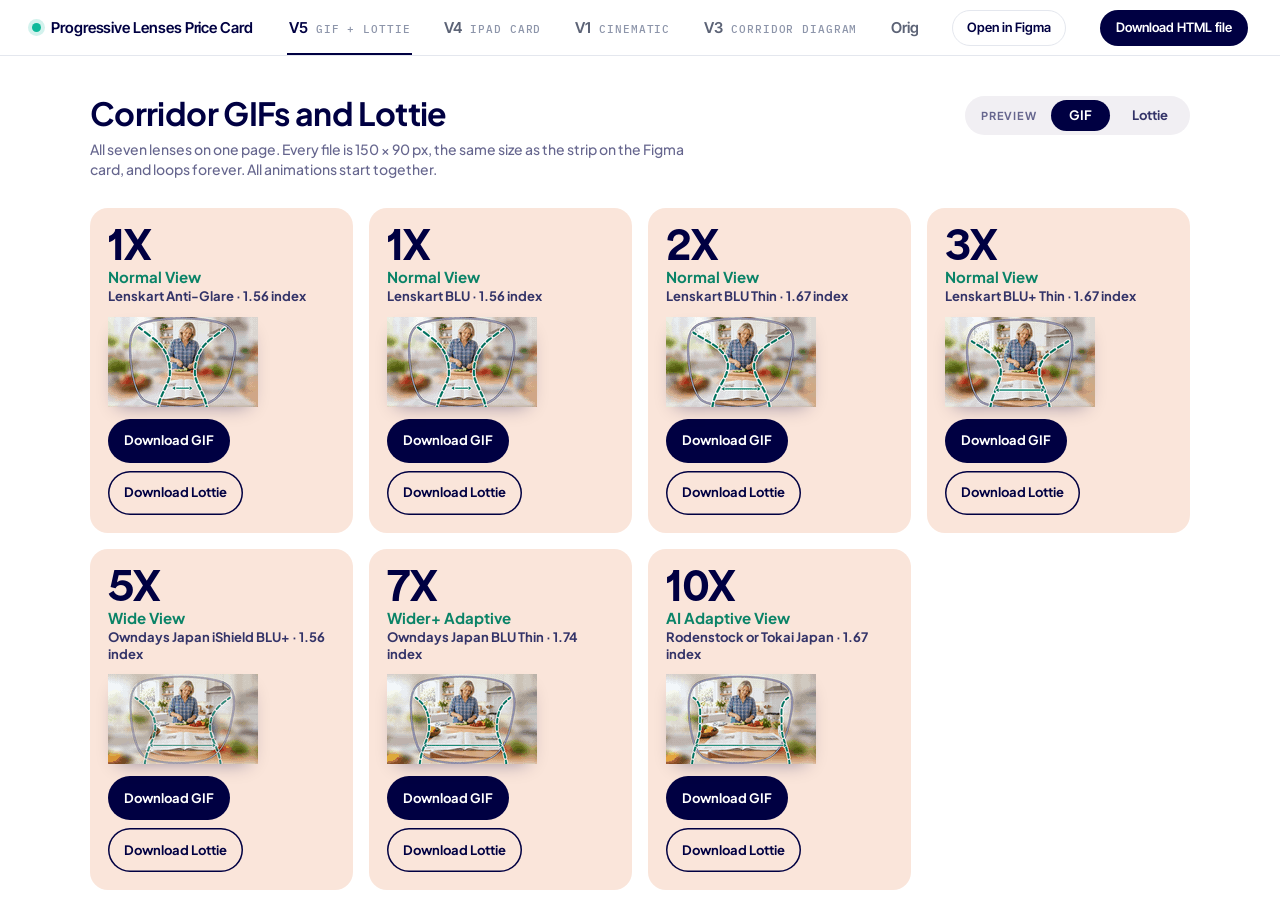
==== index.html @ 250c39a2 "Mirror lk-progressive-lens-card for GitHub Pages with iPad landscape & video playback fixes" ====
<!doctype html>
<html lang="en">
<head>
<meta charset="utf-8">
<meta name="viewport" content="width=device-width,initial-scale=1,viewport-fit=cover">
<title>Progressive Lenses Price Card</title>
<meta name="description" content="Lenskart progressive lenses price card: two interactive versions and the original swipe card.">
<meta name="theme-color" content="#ffffff">
<meta property="og:type" content="website">
<meta property="og:title" content="Progressive Lenses Price Card">
<meta property="og:description" content="Pick a lens and see its corridor of clear vision. Two interactive versions and the original card.">
<meta property="og:image" content="https://manvendrakumar-hub.github.io/lk-progressive-lens-card/og.png">
<meta name="twitter:card" content="summary_large_image">
<link rel="icon" href="data:image/svg+xml,%3Csvg xmlns='http://www.w3.org/2000/svg' viewBox='0 0 32 32'%3E%3Crect width='32' height='32' rx='7' fill='%23000042'/%3E%3Ccircle cx='16' cy='16' r='6' fill='%230fb99a'/%3E%3C/svg%3E">
<link rel="preconnect" href="https://fonts.googleapis.com">
<link rel="preconnect" href="https://fonts.gstatic.com" crossorigin>
<link rel="stylesheet" href="https://fonts.googleapis.com/css2?family=Inter+Tight:wght@400;500;600;700&family=IBM+Plex+Mono:wght@400;500&display=swap">
<style>
:root{color-scheme:light;--ink:#0d1020;--navy:#000042;--muted:#5c6376;--line:#e4e7ee;--accent:#0fb99a;--tabs-h:56px;--display:"Inter Tight",system-ui,-apple-system,"Segoe UI",sans-serif;--mono:"IBM Plex Mono",ui-monospace,"SF Mono",Menlo,monospace}
*{box-sizing:border-box;margin:0}
html,body{height:100%;height:100dvh}
body{background:#fff;color:var(--ink);font:400 16px/1.5 var(--display);-webkit-font-smoothing:antialiased;display:flex;flex-direction:column;overflow:hidden}
.tabbar{flex:none;height:var(--tabs-h);display:flex;align-items:center;gap:clamp(14px,3vw,34px);padding:0 clamp(16px,3vw,32px);background:#fff;border-bottom:1px solid var(--line);z-index:10}
.brand{display:flex;align-items:center;gap:10px;font:600 15px/1 var(--display);letter-spacing:-.005em;color:var(--navy);white-space:nowrap}
.brand::before{content:"";width:9px;height:9px;border-radius:50%;background:var(--accent);box-shadow:0 0 0 4px rgba(15,185,154,.18)}
.tabs{display:flex;align-items:stretch;height:100%;gap:clamp(16px,2.6vw,30px);overflow-x:auto;scrollbar-width:none;flex:1;min-width:0}
.tabs::-webkit-scrollbar{display:none}
.tab{flex:none;appearance:none;background:none;border:0;border-bottom:2px solid transparent;padding:2px 2px 0;min-width:44px;font:600 15px/1 var(--display);color:var(--muted);cursor:pointer;white-space:nowrap;transition:color .2s,border-color .2s;touch-action:manipulation}
.tab:hover{color:var(--navy)}
.tab[aria-selected=true]{color:var(--navy);border-bottom-color:var(--navy)}
.tab:focus-visible{outline:2px solid var(--accent);outline-offset:-2px;border-radius:6px}
.tab small{font:500 11px/1 var(--mono);letter-spacing:.08em;text-transform:uppercase;color:#8d95aa;margin-left:8px}
.dl{flex:none;display:inline-flex;align-items:center;justify-content:center;min-height:36px;padding:0 16px;border-radius:999px;background:var(--navy);color:#fff;font:600 13px/1 var(--display);text-decoration:none;transition:background .2s}
.fg{flex:none;display:inline-flex;align-items:center;justify-content:center;min-height:36px;padding:0 14px;border-radius:999px;border:1px solid var(--line);color:var(--navy);font:600 13px/1 var(--display);text-decoration:none;transition:border-color .2s,background .2s}
.fg:hover{border-color:#aab1c5;background:#f4f6f9}.fg:focus-visible{outline:2px solid var(--accent);outline-offset:3px}
.dl:hover{background:#0a0a5c}.dl:focus-visible{outline:2px solid var(--accent);outline-offset:3px}
.stage{flex:1;position:relative;min-height:0}
.panel{position:absolute;inset:0;display:none}
.panel.on{display:block}
.panel iframe{width:100%;height:100%;border:0;display:block;background:#fff}
@media (max-width:1240px){.tab small{display:none}.tabbar{gap:16px;padding:0 18px}.tabs{gap:18px}}
@media (max-width:820px){:root{--tabs-h:52px}.brand span{display:none}.tab small{display:none}.dl,.fg{padding:0 12px}}
@media (max-width:520px){.fg{display:none}}
</style>
</head>
<body>
<header class="tabbar">
  <div class="brand"><span>Progressive Lenses Price Card</span></div>
  <nav class="tabs" role="tablist" aria-label="Versions">
    <button class="tab" role="tab" id="tab-v5" aria-selected="true" aria-controls="panel-v5" data-tab="v5">V5<small>GIF + Lottie</small></button>
    <button class="tab" role="tab" id="tab-v4" aria-selected="false" aria-controls="panel-v4" data-tab="v4" tabindex="-1">V4<small>iPad card</small></button>
    <button class="tab" role="tab" id="tab-v1" aria-selected="false" aria-controls="panel-v1" data-tab="v1" tabindex="-1">V1<small>Cinematic</small></button>
    <button class="tab" role="tab" id="tab-v3" aria-selected="false" aria-controls="panel-v3" data-tab="v3" tabindex="-1">V3<small>Corridor diagram</small></button>
    <button class="tab" role="tab" id="tab-card" aria-selected="false" aria-controls="panel-card" data-tab="card" tabindex="-1">Original card</button>
  </nav>
  <a class="fg" href="https://www.figma.com/design/m8C0isLoQmUUjMDiWTLdDq" target="_blank" rel="noopener">Open in Figma</a>
  <a class="dl" href="progressive-lenses-price-card.html" download="progressive-lenses-price-card.html">Download HTML file</a>
</header>
<main class="stage">
  <section class="panel on" id="panel-v5" role="tabpanel" aria-labelledby="tab-v5"><iframe title="V5 GIF export" data-src="proto/v5/" allow="autoplay; fullscreen"></iframe></section>
  <section class="panel" id="panel-v1" role="tabpanel" aria-labelledby="tab-v1"><iframe title="V1 Cinematic" data-src="proto/v1/" allow="autoplay; fullscreen"></iframe></section>
  <section class="panel" id="panel-v3" role="tabpanel" aria-labelledby="tab-v3"><iframe title="V3 Corridor diagram" data-src="proto/v3/" allow="autoplay; fullscreen"></iframe></section>
  <section class="panel" id="panel-v4" role="tabpanel" aria-labelledby="tab-v4"><iframe title="V4 iPad card" data-src="proto/v4/" allow="autoplay; fullscreen"></iframe></section>
  <section class="panel" id="panel-card" role="tabpanel" aria-labelledby="tab-card"><iframe title="Original price card" data-src="card/" allow="autoplay; fullscreen"></iframe></section>
</main>
<script>
(function(){
  var tabs=[].slice.call(document.querySelectorAll('.tab')), titles={v5:'V5',v1:'V1',v3:'V3',v4:'V4',card:'Original card'};
  function show(id,focus){
    if(!titles[id]) id='v5';
    tabs.forEach(function(t){var on=t.dataset.tab===id;t.setAttribute('aria-selected',on);t.tabIndex=on?0:-1;if(on&&focus)t.focus();});
    document.querySelectorAll('.panel').forEach(function(p){var on=p.id==='panel-'+id;p.classList.toggle('on',on);
      var f=p.querySelector('iframe'); if(on&&!f.src) f.src=f.dataset.src;});
    document.title=titles[id]+' · Progressive Lenses Price Card';
  }
  tabs.forEach(function(t,i){
    t.addEventListener('click',function(){location.hash=t.dataset.tab;});
    t.addEventListener('keydown',function(e){var k=e.key,n=tabs.length,j=-1;
      if(k==='ArrowRight')j=(i+1)%n;else if(k==='ArrowLeft')j=(i-1+n)%n;else if(k==='Home')j=0;else if(k==='End')j=n-1;
      if(j>-1){e.preventDefault();location.hash=tabs[j].dataset.tab;tabs[j].focus();}});
  });
  function route(){show((location.hash||'#v5').slice(1).split('/')[0]);}
  addEventListener('hashchange',route); route();
})();
</script>
</body>
</html>
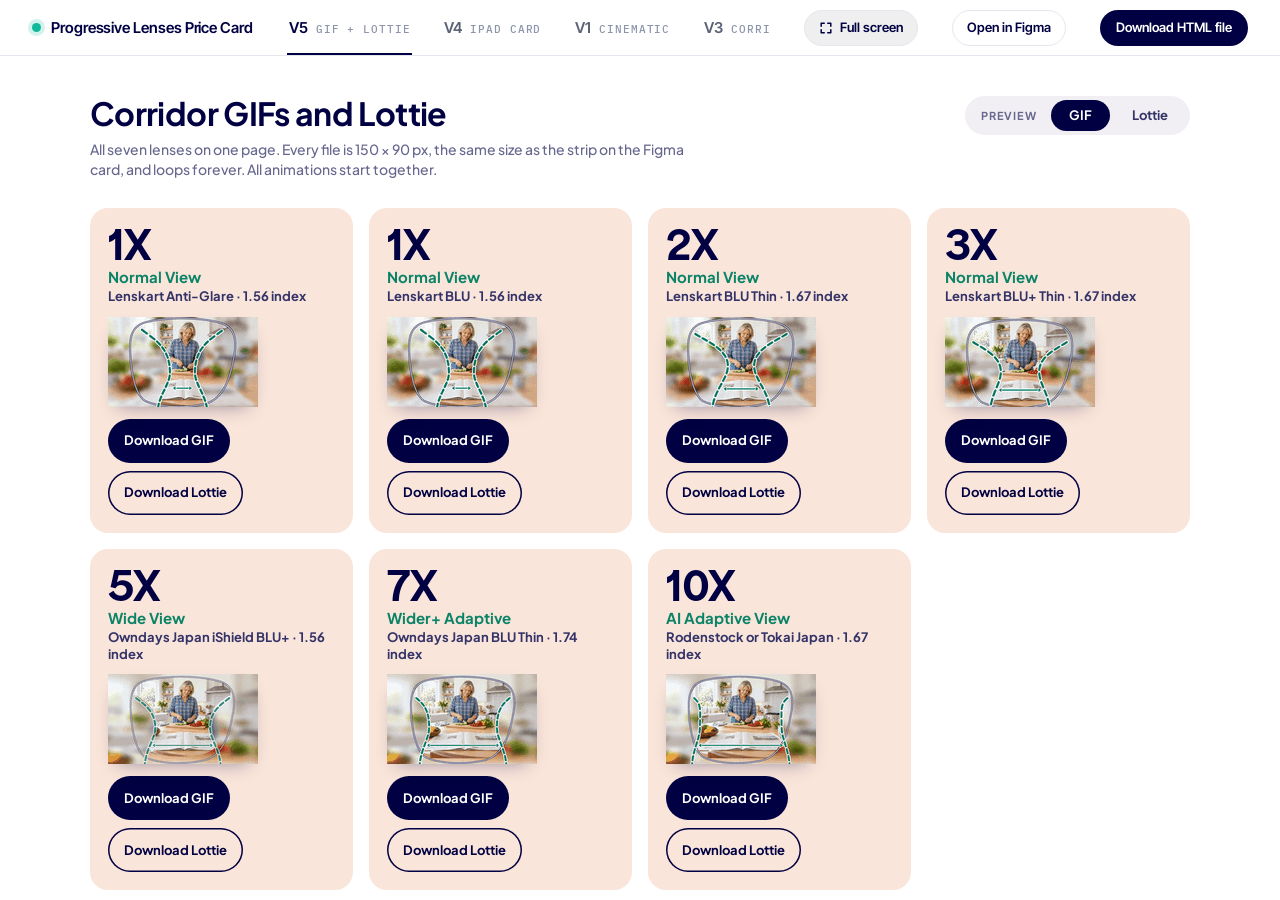
==== commit 41147ca4: "Add fullscreen toggle, 2-page locked snap scroll, touch swipe, and sharp-zone arrow fix" ====
--- a/index.html
+++ b/index.html
@@ -38,9 +38,15 @@
 .panel{position:absolute;inset:0;display:none}
 .panel.on{display:block}
 .panel iframe{width:100%;height:100%;border:0;display:block;background:#fff}
+.fs-btn{gap:7px;touch-action:manipulation}
+body.is-fs .tabbar{display:none}
+.fs-exit{position:fixed;top:12px;right:14px;z-index:50;display:none;align-items:center;gap:6px;height:34px;padding:0 13px;border-radius:999px;background:rgba(0,0,66,.82);color:#fff;font:600 12.5px/1 var(--display);border:1px solid rgba(255,255,255,.18);-webkit-backdrop-filter:blur(8px);backdrop-filter:blur(8px);cursor:pointer;touch-action:manipulation;box-shadow:0 8px 20px -10px rgba(0,0,40,.5)}
+body.is-fs .fs-exit{display:inline-flex}
+body.is-fs.fs-v1 .fs-exit{display:none}
 @media (max-width:1240px){.tab small{display:none}.tabbar{gap:16px;padding:0 18px}.tabs{gap:18px}}
-@media (max-width:820px){:root{--tabs-h:52px}.brand span{display:none}.tab small{display:none}.dl,.fg{padding:0 12px}}
-@media (max-width:520px){.fg{display:none}}
+@media (max-width:1120px){.fs-btn{padding:0;width:36px}.fs-btn span{display:none}}
+@media (max-width:820px){:root{--tabs-h:52px}.brand span{display:none}.tab small{display:none}.dl,.fg{padding:0 12px}.fs-btn{width:36px;padding:0}}
+@media (max-width:520px){.fg:not(.fs-btn){display:none}}
 </style>
 </head>
 <body>
@@ -53,6 +59,10 @@
     <button class="tab" role="tab" id="tab-v3" aria-selected="false" aria-controls="panel-v3" data-tab="v3" tabindex="-1">V3<small>Corridor diagram</small></button>
     <button class="tab" role="tab" id="tab-card" aria-selected="false" aria-controls="panel-card" data-tab="card" tabindex="-1">Original card</button>
   </nav>
+  <button class="fg fs-btn" id="fsBtn" type="button" aria-label="Full screen" title="Full screen">
+    <svg viewBox="0 0 16 16" width="14" height="14" fill="none" stroke="currentColor" stroke-width="1.7" stroke-linecap="round" stroke-linejoin="round" aria-hidden="true"><path d="M2.5 6V2.5H6M10 2.5h3.5V6M13.5 10v3.5H10M6 13.5H2.5V10"/></svg>
+    <span>Full screen</span>
+  </button>
   <a class="fg" href="https://www.figma.com/design/m8C0isLoQmUUjMDiWTLdDq" target="_blank" rel="noopener">Open in Figma</a>
   <a class="dl" href="progressive-lenses-price-card.html" download="progressive-lenses-price-card.html">Download HTML file</a>
 </header>
@@ -63,11 +73,36 @@
   <section class="panel" id="panel-v4" role="tabpanel" aria-labelledby="tab-v4"><iframe title="V4 iPad card" data-src="proto/v4/" allow="autoplay; fullscreen"></iframe></section>
   <section class="panel" id="panel-card" role="tabpanel" aria-labelledby="tab-card"><iframe title="Original price card" data-src="card/" allow="autoplay; fullscreen"></iframe></section>
 </main>
+<button class="fs-exit" id="fsExit" type="button" aria-label="Exit full screen">Exit full screen ✕</button>
 <script>
 (function(){
   var tabs=[].slice.call(document.querySelectorAll('.tab')), titles={v5:'V5',v1:'V1',v3:'V3',v4:'V4',card:'Original card'};
+  var curTab='v5', isFs=false;
+  function broadcastFs(){
+    document.querySelectorAll('.panel iframe').forEach(function(f){
+      try{if(f.contentWindow) f.contentWindow.postMessage({type:'lk-fs-state',active:isFs},'*');}catch(e){}
+    });
+  }
+  function applyFs(on,fromNative){
+    isFs=!!on;
+    document.body.classList.toggle('is-fs',isFs);
+    document.body.classList.toggle('fs-v1',isFs && curTab==='v1');
+    if(!fromNative){
+      var el=document.documentElement;
+      if(isFs){
+        try{var p=(el.requestFullscreen||el.webkitRequestFullscreen); if(p) Promise.resolve(p.call(el)).catch(function(){});}catch(e){}
+      }else{
+        if(document.fullscreenElement||document.webkitFullscreenElement){
+          try{var ex=(document.exitFullscreen||document.webkitExitFullscreen); if(ex) Promise.resolve(ex.call(document)).catch(function(){});}catch(e){}
+        }
+      }
+    }
+    broadcastFs();
+  }
   function show(id,focus){
     if(!titles[id]) id='v5';
+    curTab=id;
+    document.body.classList.toggle('fs-v1',isFs && curTab==='v1');
     tabs.forEach(function(t){var on=t.dataset.tab===id;t.setAttribute('aria-selected',on);t.tabIndex=on?0:-1;if(on&&focus)t.focus();});
     document.querySelectorAll('.panel').forEach(function(p){var on=p.id==='panel-'+id;p.classList.toggle('on',on);
       var f=p.querySelector('iframe'); if(on&&!f.src) f.src=f.dataset.src;});
@@ -79,6 +114,16 @@
       if(k==='ArrowRight')j=(i+1)%n;else if(k==='ArrowLeft')j=(i-1+n)%n;else if(k==='Home')j=0;else if(k==='End')j=n-1;
       if(j>-1){e.preventDefault();location.hash=tabs[j].dataset.tab;tabs[j].focus();}});
   });
+  document.getElementById('fsBtn').addEventListener('click',function(){applyFs(!isFs);});
+  document.getElementById('fsExit').addEventListener('click',function(){applyFs(false);});
+  document.addEventListener('fullscreenchange',function(){if(!document.fullscreenElement&&isFs)applyFs(false,true);});
+  document.addEventListener('webkitfullscreenchange',function(){if(!document.webkitFullscreenElement&&isFs)applyFs(false,true);});
+  addEventListener('keydown',function(e){if(e.key==='Escape'&&isFs)applyFs(false);});
+  addEventListener('message',function(e){
+    var d=e.data||{};
+    if(d.type==='lk-fs-toggle') applyFs(!isFs);
+    else if(d.type==='lk-fs-query') broadcastFs();
+  });
   function route(){show((location.hash||'#v5').slice(1).split('/')[0]);}
   addEventListener('hashchange',route); route();
 })();
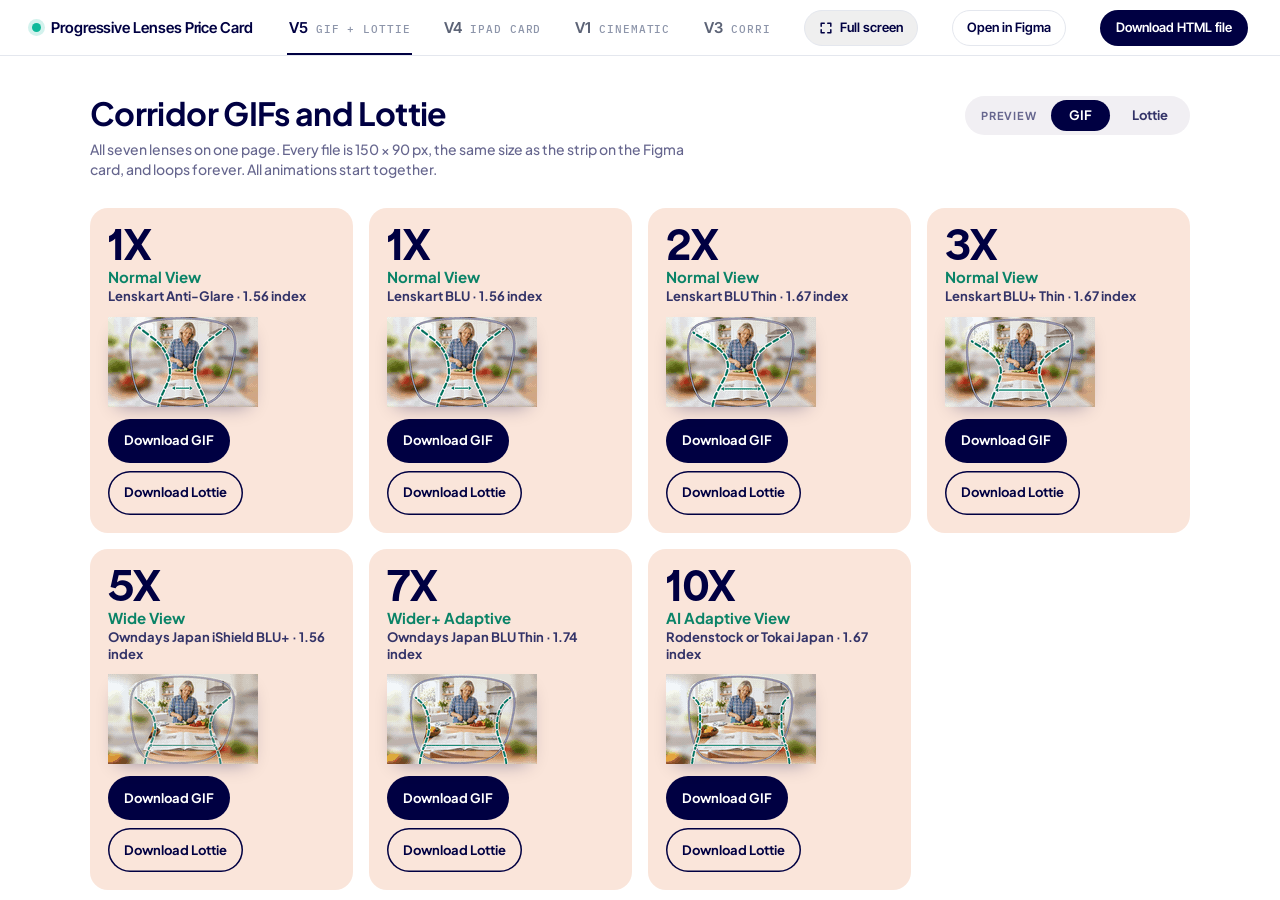
==== commit bc96e36f: "Fix 1X/2X sharp-zone arrow centering, Safari freeze, ?v=5 cache-bust, and iPad fullscreen bottom pan" ====
--- a/index.html
+++ b/index.html
@@ -67,11 +67,11 @@
   <a class="dl" href="progressive-lenses-price-card.html" download="progressive-lenses-price-card.html">Download HTML file</a>
 </header>
 <main class="stage">
-  <section class="panel on" id="panel-v5" role="tabpanel" aria-labelledby="tab-v5"><iframe title="V5 GIF export" data-src="proto/v5/" allow="autoplay; fullscreen"></iframe></section>
-  <section class="panel" id="panel-v1" role="tabpanel" aria-labelledby="tab-v1"><iframe title="V1 Cinematic" data-src="proto/v1/" allow="autoplay; fullscreen"></iframe></section>
-  <section class="panel" id="panel-v3" role="tabpanel" aria-labelledby="tab-v3"><iframe title="V3 Corridor diagram" data-src="proto/v3/" allow="autoplay; fullscreen"></iframe></section>
-  <section class="panel" id="panel-v4" role="tabpanel" aria-labelledby="tab-v4"><iframe title="V4 iPad card" data-src="proto/v4/" allow="autoplay; fullscreen"></iframe></section>
-  <section class="panel" id="panel-card" role="tabpanel" aria-labelledby="tab-card"><iframe title="Original price card" data-src="card/" allow="autoplay; fullscreen"></iframe></section>
+  <section class="panel on" id="panel-v5" role="tabpanel" aria-labelledby="tab-v5"><iframe title="V5 GIF export" data-src="proto/v5/?v=5" allow="autoplay; fullscreen"></iframe></section>
+  <section class="panel" id="panel-v1" role="tabpanel" aria-labelledby="tab-v1"><iframe title="V1 Cinematic" data-src="proto/v1/?v=5" allow="autoplay; fullscreen"></iframe></section>
+  <section class="panel" id="panel-v3" role="tabpanel" aria-labelledby="tab-v3"><iframe title="V3 Corridor diagram" data-src="proto/v3/?v=5" allow="autoplay; fullscreen"></iframe></section>
+  <section class="panel" id="panel-v4" role="tabpanel" aria-labelledby="tab-v4"><iframe title="V4 iPad card" data-src="proto/v4/?v=5" allow="autoplay; fullscreen"></iframe></section>
+  <section class="panel" id="panel-card" role="tabpanel" aria-labelledby="tab-card"><iframe title="Original price card" data-src="card/?v=5" allow="autoplay; fullscreen"></iframe></section>
 </main>
 <button class="fs-exit" id="fsExit" type="button" aria-label="Exit full screen">Exit full screen ✕</button>
 <script>
